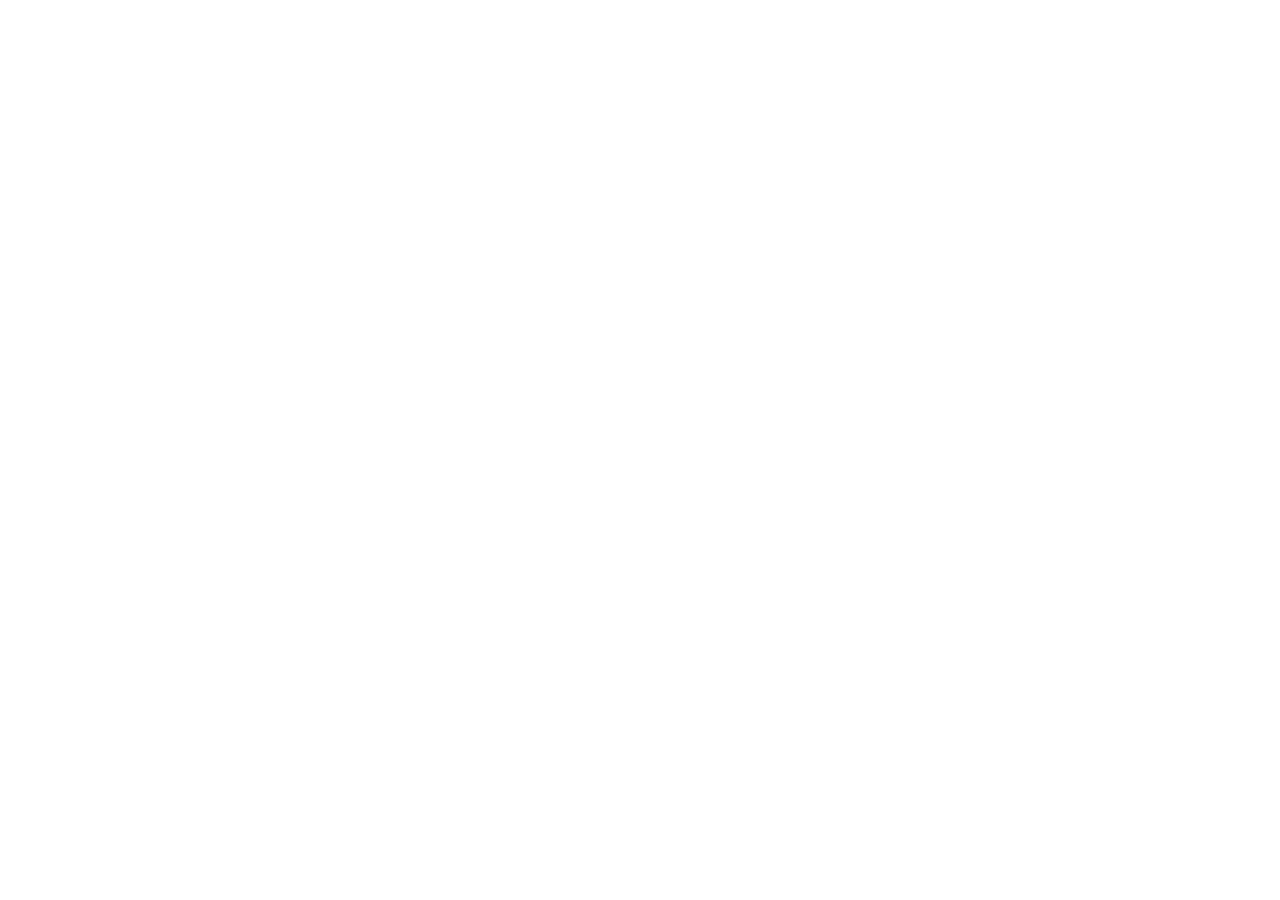
==== carreras.html @ ef2b0092 "chore: se creo la primer estructura semantica del sitio web" ====
<!doctype html>
<html lang="es">
  <head>
    <meta charset="utf-8" />
    <meta name="viewport" content="width=device-width, initial-scale=1" />
    <title>Carreras</title>
    <link
      href="https://cdn.jsdelivr.net/npm/bootstrap@5.3.8/dist/css/bootstrap.min.css"
      rel="stylesheet"
      integrity="sha384-sRIl4kxILFvY47J16cr9ZwB07vP4J8+LH7qKQnuqkuIAvNWLzeN8tE5YBujZqJLB"
      crossorigin="anonymous"
    />
    <link rel="stylesheet" href="assets/css/styles.css" />
  </head>
  <body>
    <script
      src="https://cdn.jsdelivr.net/npm/bootstrap@5.3.8/dist/js/bootstrap.bundle.min.js"
      integrity="sha384-FKyoEForCGlyvwx9Hj09JcYn3nv7wiPVlz7YYwJrWVcXK/BmnVDxM+D2scQbITxI"
      crossorigin="anonymous"
    ></script>
  </body>
</html>
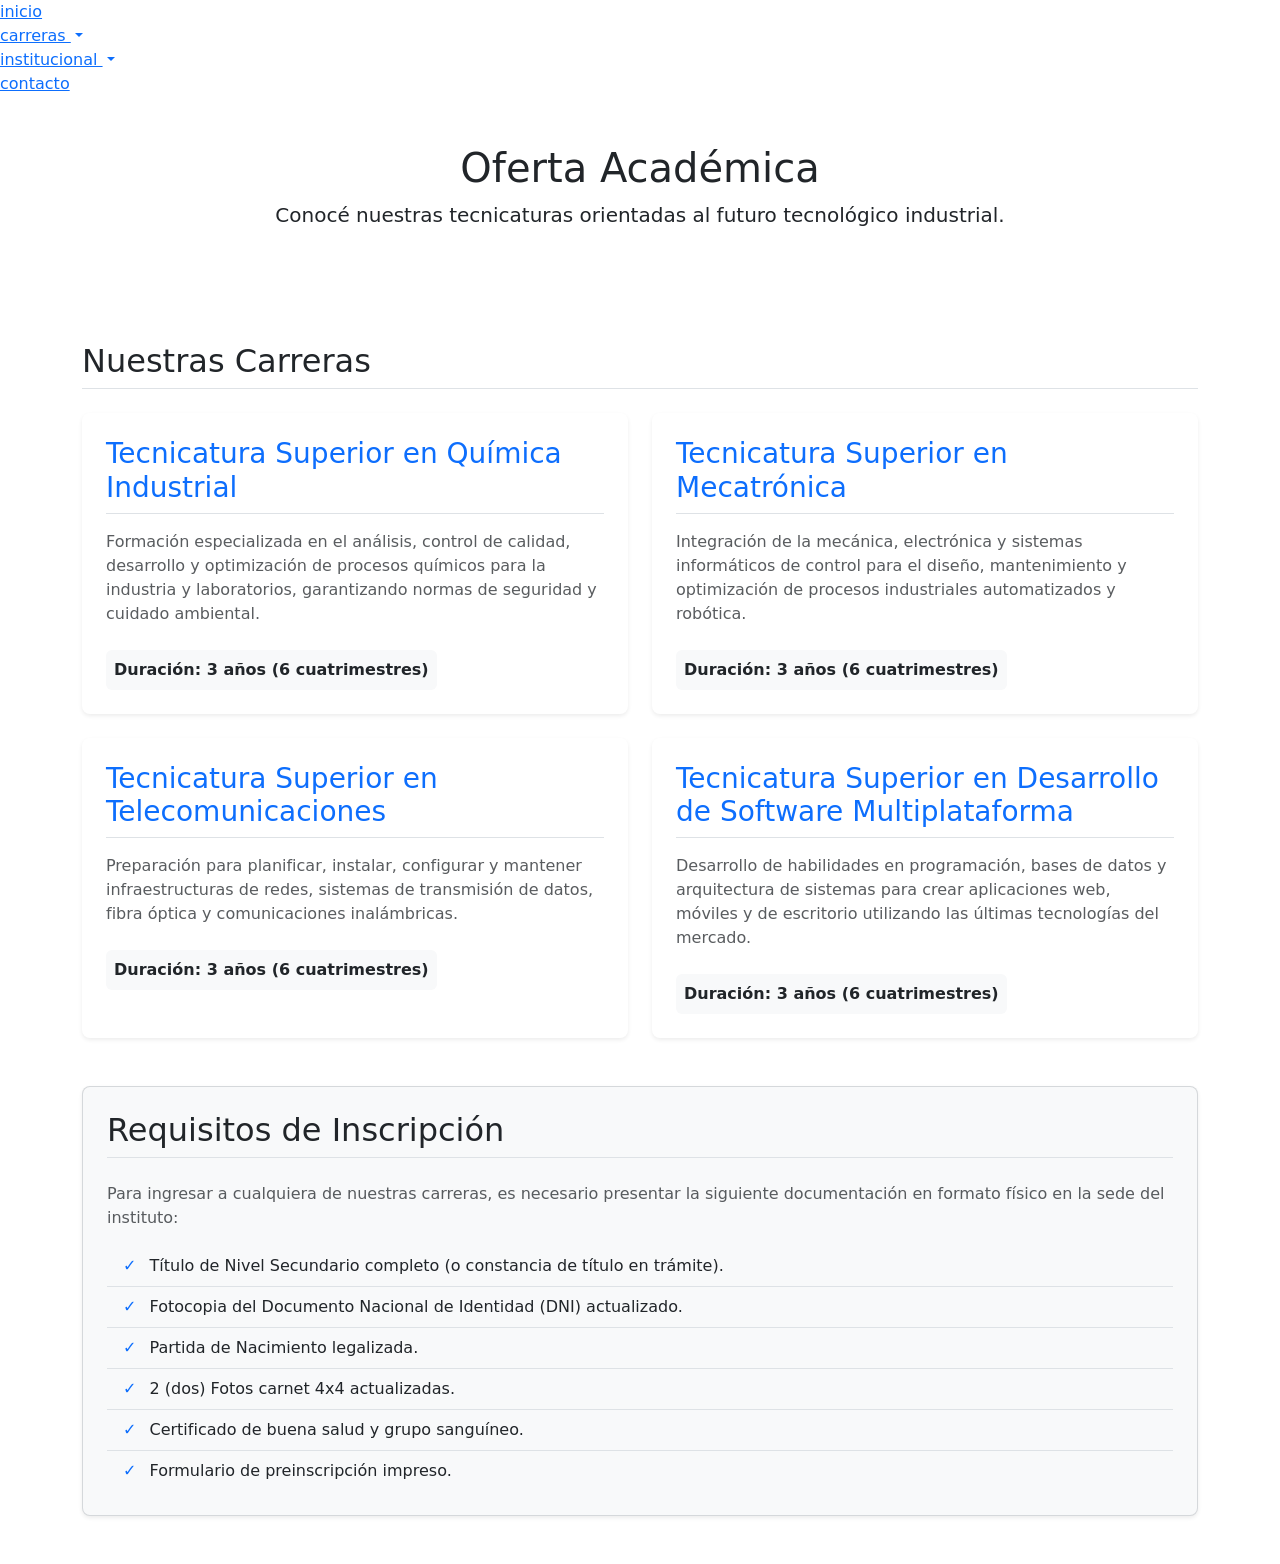
==== commit 32576819: "feat: se añadieron los elementos solicitados por la consigna a la pagina de carreras" ====
--- a/carreras.html
+++ b/carreras.html
@@ -3,7 +3,8 @@
   <head>
     <meta charset="utf-8" />
     <meta name="viewport" content="width=device-width, initial-scale=1" />
-    <title>Carreras</title>
+    <title>Oferta Académica - IPF</title>
+
     <link
       href="https://cdn.jsdelivr.net/npm/bootstrap@5.3.8/dist/css/bootstrap.min.css"
       rel="stylesheet"
@@ -12,7 +13,219 @@
     />
     <link rel="stylesheet" href="assets/css/styles.css" />
   </head>
+
   <body>
+    <nav id="navegacion">
+      <a href="index.html" class="enlace">inicio</a>
+
+      <div class="dropdown">
+        <a
+          class="enlace dropdown-toggle active"
+          href="#"
+          role="button"
+          data-bs-toggle="dropdown"
+          aria-expanded="false"
+        >
+          carreras
+        </a>
+        <ul class="dropdown-menu menu-desplegable">
+          <li>
+            <a class="dropdown-item sub-enlace" href="#mecatronica"
+              >Mecatrónica</a
+            >
+          </li>
+          <li>
+            <a class="dropdown-item sub-enlace" href="#quimica">Química</a>
+          </li>
+          <li>
+            <a class="dropdown-item sub-enlace" href="#telecomunicaciones"
+              >Telecomunicaciones</a
+            >
+          </li>
+          <li>
+            <a class="dropdown-item sub-enlace" href="#software"
+              >Desarrollo de Software Multiplataforma</a
+            >
+          </li>
+        </ul>
+      </div>
+
+      <div class="dropdown">
+        <a
+          class="enlace dropdown-toggle"
+          href="#"
+          role="button"
+          data-bs-toggle="dropdown"
+          aria-expanded="false"
+        >
+          institucional
+        </a>
+        <ul class="dropdown-menu menu-desplegable">
+          <li>
+            <a
+              class="dropdown-item sub-enlace"
+              href="institucional.html#historia"
+              >Historia</a
+            >
+          </li>
+          <li>
+            <a
+              class="dropdown-item sub-enlace"
+              href="institucional.html#mision-vision"
+              >Misión y Visión</a
+            >
+          </li>
+          <li>
+            <a
+              class="dropdown-item sub-enlace"
+              href="institucional.html#autoridades"
+              >Autoridades</a
+            >
+          </li>
+          <li>
+            <a
+              class="dropdown-item sub-enlace"
+              href="institucional.html#estructura"
+              >Estructura Organizativa</a
+            >
+          </li>
+        </ul>
+      </div>
+
+      <a href="contacto.html" class="enlace">contacto</a>
+    </nav>
+
+    <header class="cabecera-carreras py-5 mb-5 text-center">
+      <div class="container">
+        <h1 class="titulo-principal-blanco">Oferta Académica</h1>
+        <p class="subtitulo-blanco lead">
+          Conocé nuestras tecnicaturas orientadas al futuro tecnológico
+          industrial.
+        </p>
+      </div>
+    </header>
+
+    <main class="container mb-5">
+      <section class="mb-5">
+        <h2 class="titulo-seccion border-bottom pb-2 mb-4">
+          Nuestras Carreras
+        </h2>
+        <div class="row g-4">
+          <div class="col-md-6" id="quimica">
+            <div class="tarjeta-carrera h-100 p-4 rounded-3 shadow-sm">
+              <h3 class="titulo-carrera text-primary border-bottom pb-2 mb-3">
+                Tecnicatura Superior en Química Industrial
+              </h3>
+              <p class="descripcion-carrera text-muted mb-4">
+                Formación especializada en el análisis, control de calidad,
+                desarrollo y optimización de procesos químicos para la industria
+                y laboratorios, garantizando normas de seguridad y cuidado
+                ambiental.
+              </p>
+              <div
+                class="duracion-caja fw-bold text-dark d-inline-block p-2 rounded bg-light"
+              >
+                Duración: 3 años (6 cuatrimestres)
+              </div>
+            </div>
+          </div>
+
+          <div class="col-md-6" id="mecatronica">
+            <div class="tarjeta-carrera h-100 p-4 rounded-3 shadow-sm">
+              <h3 class="titulo-carrera text-primary border-bottom pb-2 mb-3">
+                Tecnicatura Superior en Mecatrónica
+              </h3>
+              <p class="descripcion-carrera text-muted mb-4">
+                Integración de la mecánica, electrónica y sistemas informáticos
+                de control para el diseño, mantenimiento y optimización de
+                procesos industriales automatizados y robótica.
+              </p>
+              <div
+                class="duracion-caja fw-bold text-dark d-inline-block p-2 rounded bg-light"
+              >
+                Duración: 3 años (6 cuatrimestres)
+              </div>
+            </div>
+          </div>
+
+          <div class="col-md-6" id="telecomunicaciones">
+            <div class="tarjeta-carrera h-100 p-4 rounded-3 shadow-sm">
+              <h3 class="titulo-carrera text-primary border-bottom pb-2 mb-3">
+                Tecnicatura Superior en Telecomunicaciones
+              </h3>
+              <p class="descripcion-carrera text-muted mb-4">
+                Preparación para planificar, instalar, configurar y mantener
+                infraestructuras de redes, sistemas de transmisión de datos,
+                fibra óptica y comunicaciones inalámbricas.
+              </p>
+              <div
+                class="duracion-caja fw-bold text-dark d-inline-block p-2 rounded bg-light"
+              >
+                Duración: 3 años (6 cuatrimestres)
+              </div>
+            </div>
+          </div>
+
+          <div class="col-md-6" id="software">
+            <div class="tarjeta-carrera h-100 p-4 rounded-3 shadow-sm">
+              <h3 class="titulo-carrera text-primary border-bottom pb-2 mb-3">
+                Tecnicatura Superior en Desarrollo de Software Multiplataforma
+              </h3>
+              <p class="descripcion-carrera text-muted mb-4">
+                Desarrollo de habilidades en programación, bases de datos y
+                arquitectura de sistemas para crear aplicaciones web, móviles y
+                de escritorio utilizando las últimas tecnologías del mercado.
+              </p>
+              <div
+                class="duracion-caja fw-bold text-dark d-inline-block p-2 rounded bg-light"
+              >
+                Duración: 3 años (6 cuatrimestres)
+              </div>
+            </div>
+          </div>
+        </div>
+      </section>
+
+      <section
+        class="mb-5 bg-light p-4 rounded-3 shadow-sm border border-secondary border-opacity-25"
+      >
+        <h2 class="titulo-seccion border-bottom pb-2 mb-4">
+          Requisitos de Inscripción
+        </h2>
+        <p class="text-muted mb-3">
+          Para ingresar a cualquiera de nuestras carreras, es necesario
+          presentar la siguiente documentación en formato físico en la sede del
+          instituto:
+        </p>
+        <ul class="lista-requisitos list-group list-group-flush bg-transparent">
+          <li class="list-group-item bg-transparent text-dark fw-medium">
+            <span class="text-primary me-2">✓</span> Título de Nivel Secundario
+            completo (o constancia de título en trámite).
+          </li>
+          <li class="list-group-item bg-transparent text-dark fw-medium">
+            <span class="text-primary me-2">✓</span> Fotocopia del Documento
+            Nacional de Identidad (DNI) actualizado.
+          </li>
+          <li class="list-group-item bg-transparent text-dark fw-medium">
+            <span class="text-primary me-2">✓</span> Partida de Nacimiento
+            legalizada.
+          </li>
+          <li class="list-group-item bg-transparent text-dark fw-medium">
+            <span class="text-primary me-2">✓</span> 2 (dos) Fotos carnet 4x4
+            actualizadas.
+          </li>
+          <li class="list-group-item bg-transparent text-dark fw-medium">
+            <span class="text-primary me-2">✓</span> Certificado de buena salud
+            y grupo sanguíneo.
+          </li>
+          <li class="list-group-item bg-transparent text-dark fw-medium">
+            <span class="text-primary me-2">✓</span> Formulario de
+            preinscripción impreso.
+          </li>
+        </ul>
+      </section>
+    </main>
+
     <script
       src="https://cdn.jsdelivr.net/npm/bootstrap@5.3.8/dist/js/bootstrap.bundle.min.js"
       integrity="sha384-FKyoEForCGlyvwx9Hj09JcYn3nv7wiPVlz7YYwJrWVcXK/BmnVDxM+D2scQbITxI"
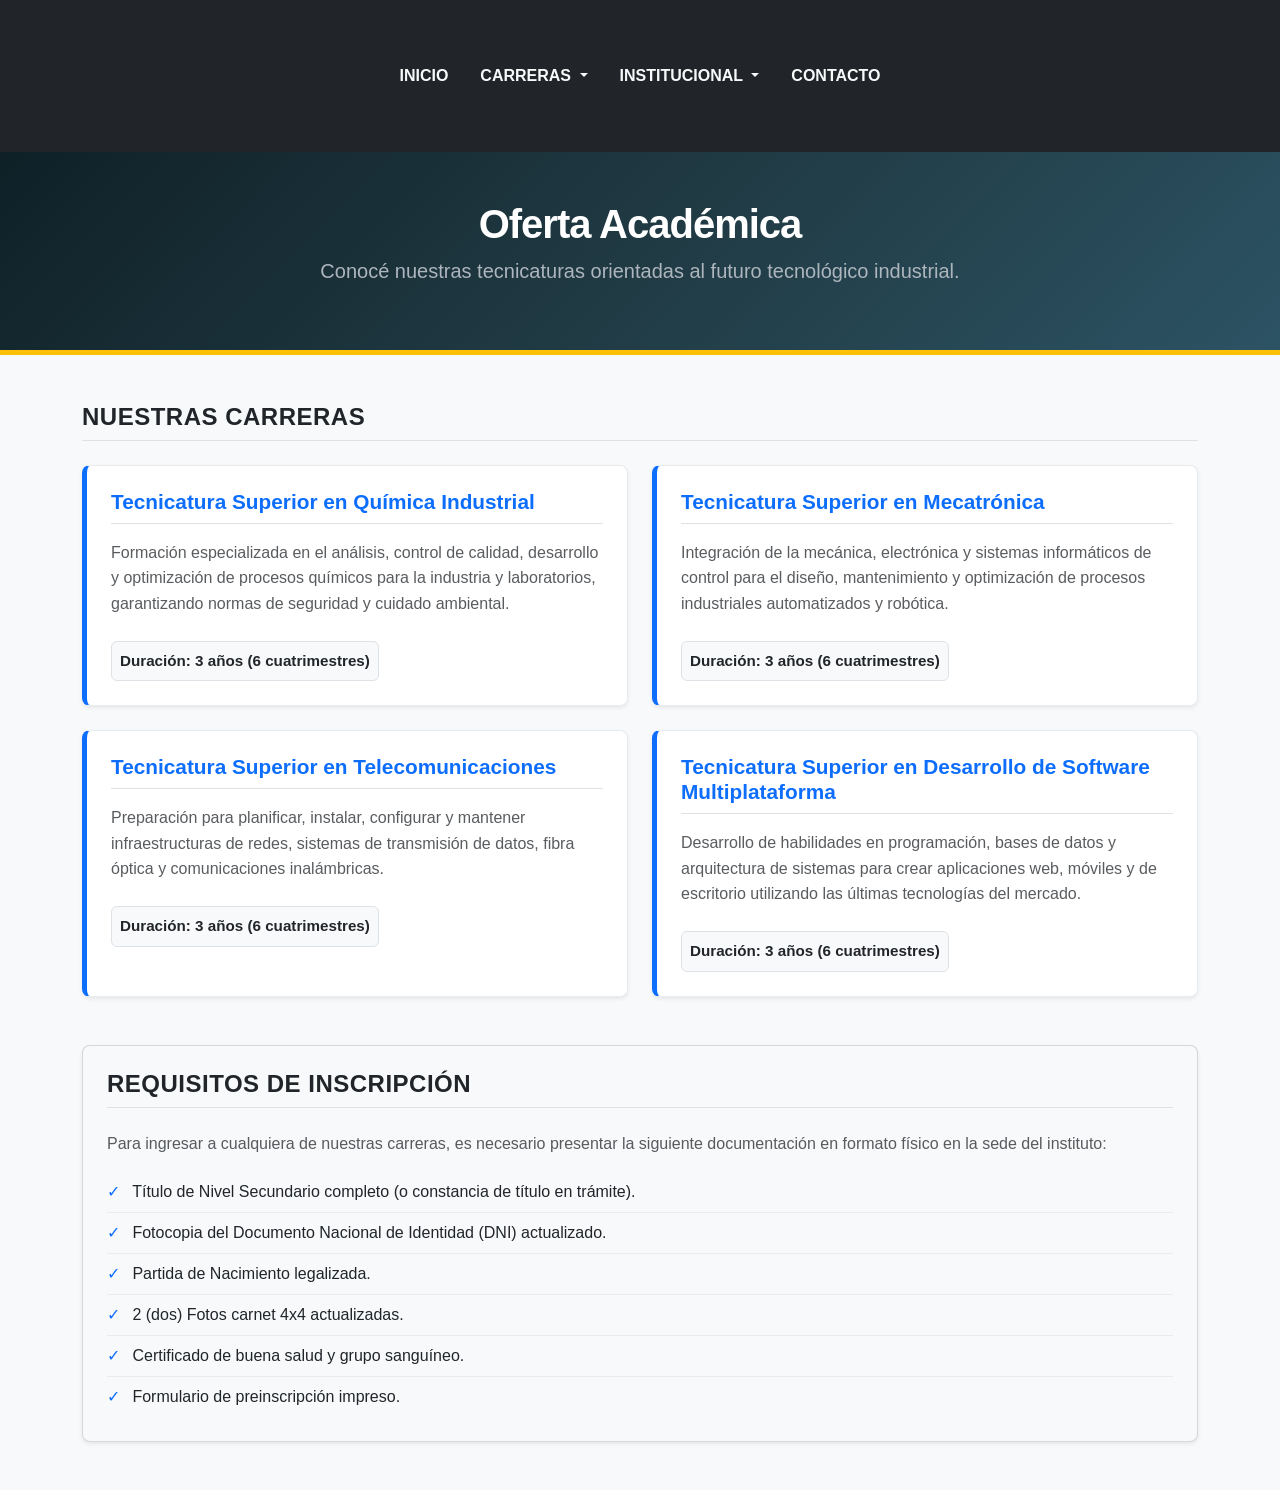
==== commit 5a778715: "fix: se corrigieron problemas de enlazado" ====
--- a/carreras.html
+++ b/carreras.html
@@ -11,7 +11,7 @@
       integrity="sha384-sRIl4kxILFvY47J16cr9ZwB07vP4J8+LH7qKQnuqkuIAvNWLzeN8tE5YBujZqJLB"
       crossorigin="anonymous"
     />
-    <link rel="stylesheet" href="assets/css/styles.css" />
+    <link rel="stylesheet" href="assets/css/style.css" />
   </head>
 
   <body>
--- a/assets/css/style.css
+++ b/assets/css/style.css
@@ -0,0 +1,276 @@
+body {
+  background-color: #f8f9fa;
+  font-family: "Segoe UI", Tahoma, Geneva, Verdana, sans-serif;
+}
+
+#navegacion {
+  background-color: #212529;
+  padding: 4rem;
+  display: flex;
+  justify-content: center;
+  align-items: center;
+  gap: 2rem;
+  box-shadow: 0 4px 6px rgba(0, 0, 0, 0.1);
+}
+
+.enlace {
+  color: #f8f9fa;
+  text-decoration: none;
+  font-weight: 600;
+  text-transform: uppercase;
+  transition: color 0.2s ease-in-out;
+}
+
+.enlace:hover,
+.enlace:focus {
+  color: #0d6efd;
+}
+
+.menu-desplegable {
+  background-color: #212529;
+  border: 1px solid #343a40;
+  box-shadow: 0 4px 12px rgba(0, 0, 0, 0.2);
+}
+
+.sub-enlace {
+  color: #f8f9fa;
+  font-weight: 500;
+  transition:
+    background-color 0.2s,
+    color 0.2s;
+}
+
+.sub-enlace:hover {
+  background-color: #343a40;
+  color: #0d6efd;
+}
+
+.titulo {
+  text-align: center;
+  color: #212529;
+  margin-top: 2rem;
+  font-weight: bold;
+}
+
+.descripcion {
+  text-align: center;
+  color: #6c757d;
+  margin-bottom: 2.5rem;
+}
+
+#carrusel-principal {
+  max-width: 900px;
+  margin: 0 auto 3rem auto;
+  border-radius: 8px;
+  overflow: hidden;
+  box-shadow: 0 4px 12px rgba(0, 0, 0, 0.15);
+}
+
+.carousel.slide {
+  width: 100%;
+  height: auto;
+}
+
+.contenedor-tarjetas {
+  justify-content: center;
+  padding: 0 1rem 3rem 1rem;
+}
+
+.tarjeta {
+  border: none;
+  border-radius: 8px;
+  box-shadow: 0 2px 8px rgba(0, 0, 0, 0.1);
+  transition:
+    transform 0.3s ease,
+    box-shadow 0.3s ease;
+}
+
+.tarjeta:hover {
+  transform: translateY(-5px);
+  box-shadow: 0 8px 16px rgba(0, 0, 0, 0.2);
+}
+
+.titulo-tarjeta {
+  color: #212529;
+  font-weight: 700;
+}
+
+.texto-tarjeta {
+  color: #495057;
+}
+
+.boton-tarjeta {
+  width: 100%;
+  font-weight: 600;
+  border-radius: 6px;
+}
+
+.footer-estilo {
+  background-color: #212529;
+  padding: 1rem;
+  display: flex;
+  justify-content: center;
+  align-items: center;
+}
+
+.texto-footer {
+  color: #f8f9fa;
+  font-size: 0.9rem;
+  text-align: center;
+}
+
+/* --- Estilos Institucionales --- */
+
+.cabecera-institucional {
+  background: linear-gradient(135deg, #212529 0%, #343a40 100%);
+  border-bottom: 5px solid #0d6efd;
+}
+
+.titulo-principal-blanco {
+  color: #ffffff;
+  font-weight: 800;
+  letter-spacing: -1px;
+}
+
+.subtitulo-blanco {
+  color: #adb5bd;
+  font-weight: 400;
+}
+
+.titulo-seccion {
+  color: #212529;
+  font-weight: 700;
+  text-transform: uppercase;
+  font-size: 1.5rem;
+  letter-spacing: 0.5px;
+}
+
+.caja-texto-destacado {
+  background-color: #ffffff;
+  border: 1px solid #dee2e6;
+}
+
+.texto-parrafo {
+  color: #495057;
+  line-height: 1.7;
+  font-size: 1.05rem;
+}
+
+.alerta-historica {
+  background-color: #e9ecef;
+  border-color: #0d6efd !important;
+  color: #212529;
+}
+
+.tarjeta-valor {
+  background-color: #ffffff;
+  border: 1px solid #e9ecef;
+  border-top: 4px solid #0d6efd;
+  transition:
+    transform 0.3s ease,
+    box-shadow 0.3s ease;
+}
+
+.tarjeta-valor:hover {
+  transform: translateY(-5px);
+  box-shadow: 0 10px 20px rgba(0, 0, 0, 0.1) !important;
+}
+
+.icono-valor {
+  font-size: 3rem;
+}
+
+.titulo-valor {
+  color: #212529;
+  font-weight: 700;
+  font-size: 1.25rem;
+}
+
+.texto-valor {
+  line-height: 1.6;
+}
+
+.tarjeta-autoridad {
+  background-color: #ffffff;
+  transition: all 0.3s ease;
+}
+
+.tarjeta-autoridad:hover {
+  border-color: #0d6efd !important;
+  box-shadow: 0 5px 15px rgba(13, 110, 253, 0.15) !important;
+}
+
+.avatar-autoridad {
+  width: 80px;
+  height: 80px;
+  background-image: url('data:image/svg+xml;charset=UTF-8,%3Csvg xmlns="http://www.w3.org/2000/svg" viewBox="0 0 24 24" fill="%23ffffff"%3E%3Cpath d="M12 12c2.21 0 4-1.79 4-4s-1.79-4-4-4-4 1.79-4 4 1.79 4 4 4zm0 2c-2.67 0-8 1.34-8 4v2h16v-2c0-2.66-5.33-4-8-4z"/%3E%3C/svg%3E');
+  background-size: 50%;
+  background-repeat: no-repeat;
+  background-position: center;
+}
+
+.nombre-autoridad {
+  font-size: 1.1rem;
+  color: #343a40;
+  font-weight: 700;
+}
+
+.cargo-autoridad {
+  text-transform: uppercase;
+  letter-spacing: 0.5px;
+}
+
+.sombra-acordeon {
+  box-shadow: 0 4px 6px rgba(0, 0, 0, 0.05);
+}
+
+.accordion-button:not(.collapsed) {
+  background-color: #e7f1ff;
+  color: #0d6efd;
+}
+
+.accordion-button:focus {
+  border-color: #86b7fe;
+  box-shadow: 0 0 0 0.25rem rgba(13, 110, 253, 0.25);
+}
+
+/* --- Estilos Carreras --- */
+
+.cabecera-carreras {
+  background: linear-gradient(135deg, #0f2027 0%, #203a43 50%, #2c5364 100%);
+  border-bottom: 5px solid #ffc107;
+}
+
+.tarjeta-carrera {
+  background-color: #ffffff;
+  border: 1px solid #e9ecef;
+  border-left: 5px solid #0d6efd;
+  transition:
+    transform 0.3s ease,
+    box-shadow 0.3s ease;
+}
+
+.tarjeta-carrera:hover {
+  transform: translateY(-4px);
+  box-shadow: 0 8px 16px rgba(0, 0, 0, 0.1) !important;
+}
+
+.titulo-carrera {
+  font-size: 1.3rem;
+  font-weight: 700;
+}
+
+.descripcion-carrera {
+  font-size: 1rem;
+  line-height: 1.6;
+}
+
+.duracion-caja {
+  font-size: 0.95rem;
+  border: 1px solid #dee2e6;
+}
+
+.lista-requisitos .list-group-item {
+  border-color: rgba(0, 0, 0, 0.05);
+  padding-left: 0;
+}
